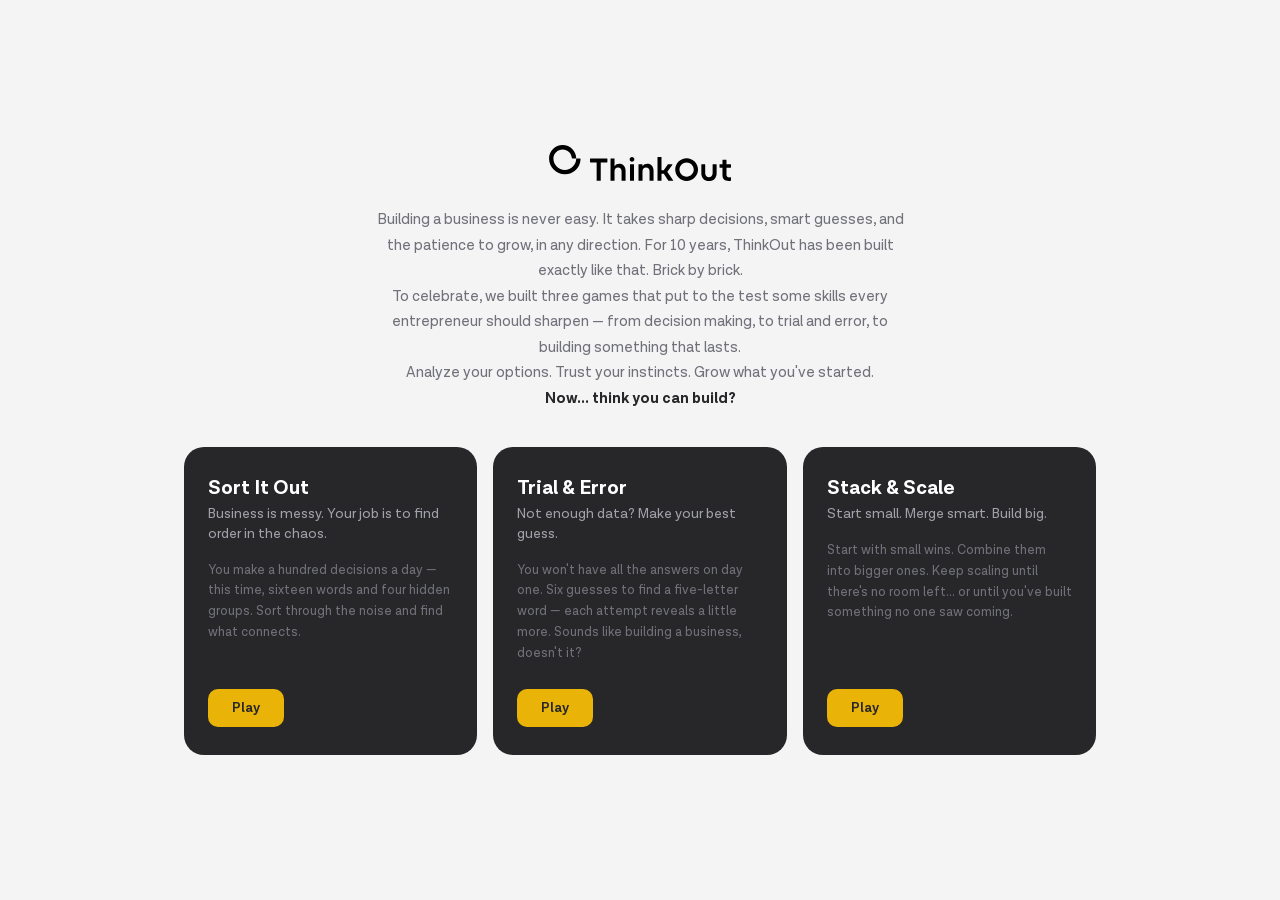
==== index.html @ 3b7b7235 "Add meta tags, Open Graph and Twitter cards to all pages Co-Authored-By: Claude Opus 4.6 <noreply@an" ====
<!doctype html>
<html lang="en">
  <head>
    <meta charset="UTF-8" />
    <meta name="viewport" content="width=device-width, initial-scale=1.0, user-scalable=no" />
    <title>ThinkOut · Brick by brick</title>
    <meta name="description" content="Three games celebrating 10 years of ThinkOut. Sharp decisions, smart guesses, and the patience to grow — brick by brick." />
    <meta name="keywords" content="ThinkOut, games, business, anniversary, brick by brick, word games, puzzle" />
    <meta property="og:title" content="ThinkOut · Brick by brick" />
    <meta property="og:description" content="Three games celebrating 10 years of ThinkOut. Sharp decisions, smart guesses, and the patience to grow — brick by brick." />
    <meta property="og:type" content="website" />
    <meta property="og:url" content="https://thinkout-games.vercel.app/" />
    <meta name="twitter:card" content="summary" />
    <meta name="twitter:title" content="ThinkOut · Brick by brick" />
    <meta name="twitter:description" content="Three games celebrating 10 years of ThinkOut. Sharp decisions, smart guesses, and the patience to grow — brick by brick." />
    <link rel="preload" href="public/fonts/LotaGrotesque-Regular.woff2" as="font" type="font/woff2" crossorigin />
    <link rel="preload" href="public/fonts/LotaGrotesque-SemiBold.woff2" as="font" type="font/woff2" crossorigin />
    <link rel="preload" href="public/fonts/LotaGrotesque-Bold.woff2" as="font" type="font/woff2" crossorigin />
    <link
      rel="apple-touch-icon"
      sizes="180x180"
      href="public/favicon/apple-touch-icon.png"
    />
    <link
      rel="icon"
      type="image/png"
      sizes="32x32"
      href="public/favicon/favicon-light-32x32.png"
      media="(prefers-color-scheme: light)"
    />
    <link
      rel="icon"
      type="image/png"
      sizes="16x16"
      href="public/favicon/favicon-light-16x16.png"
      media="(prefers-color-scheme: light)"
    />
    <link
      rel="icon"
      type="image/png"
      sizes="32x32"
      href="public/favicon/favicon-dark-32x32.png"
      media="(prefers-color-scheme: dark)"
    />
    <link
      rel="icon"
      type="image/png"
      sizes="16x16"
      href="public/favicon/favicon-dark-16x16.png"
      media="(prefers-color-scheme: dark)"
    />
    <link rel="stylesheet" href="shared.css" />
    <style>
      body {
        display: flex;
        justify-content: center;
        align-items: center;
      }
      .home {
        width: 100%;
        max-width: 960px;
        padding: 32px 24px;
        text-align: center;
      }
      .home-logo {
        height: 36px;
        margin-bottom: 20px;
      }
      .home-title {
        font-size: 28px;
        font-weight: 700;
        color: #27272a;
        margin-bottom: 16px;
        line-height: 1.3;
      }
      .home-body {
        font-size: 15px;
        color: #71717a;
        line-height: 1.7;
        max-width: 540px;
        margin: 0 auto 36px;
      }
      .games-grid {
        display: grid;
        grid-template-columns: repeat(3, 1fr);
        gap: 16px;
      }
      .game-card {
        display: flex;
        flex-direction: column;
        background: #27272a;
        border-radius: 20px;
        padding: 28px 24px;
        text-align: left;
        transition: background 200ms ease;
        cursor: pointer;
      }
      .game-card:hover {
        background: #1c1c1e;
      }
      .game-name {
        font-size: 20px;
        font-weight: 700;
        color: #fff;
        margin-bottom: 4px;
      }
      .game-card .game-subtitle {
        font-size: 14px;
        font-weight: 400;
        color: #a1a1aa;
        margin-bottom: 16px;
      }
      .game-desc {
        font-size: 13px;
        font-weight: 400;
        color: #71717a;
        line-height: 1.6;
        margin-bottom: 24px;
        flex: 1;
      }
      .game-play {
        display: inline-block;
        font-family: inherit;
        font-size: 14px;
        font-weight: 600;
        color: #27272a;
        background: #eab308;
        border: none;
        border-radius: 10px;
        padding: 10px 24px;
        transition: background 200ms ease;
        align-self: flex-start;
      }
      .game-card:hover .game-play {
        background: #fde047;
      }
      @media (max-width: 680px) {
        .games-grid {
          grid-template-columns: 1fr;
        }
        .home-title {
          font-size: 24px;
        }
      }
    </style>
  </head>
  <body>
    <div class="home">
      <img src="public/logo.svg" alt="ThinkOut" class="home-logo" />
      <p class="home-body">
        Building a business is never easy. It takes sharp decisions, smart guesses,
        and the patience to grow, in any direction. For 10 years, ThinkOut has been
        built exactly like that. Brick by brick.
        <br />
        To celebrate, we built three games that put to the test some skills every
        entrepreneur should sharpen — from decision making, to trial and error,
        to building something that lasts.
        <br />
        Analyze your options. Trust your instincts. Grow what you've started.
        <br />
        <strong style="color:#27272a;">Now... think you can build?</strong>
      </p>

      <div class="games-grid">
        <a href="/sort-it-out/" class="game-card">
          <div class="game-name">Sort It Out</div>
          <div class="game-subtitle">Business is messy. Your job is to find order in the chaos.</div>
          <div class="game-desc">
            You make a hundred decisions a day — this time, sixteen words and
            four hidden groups. Sort through the noise and find what connects.
          </div>
          <span class="game-play">Play</span>
        </a>

        <a href="/trial-and-error/" class="game-card">
          <div class="game-name">Trial & Error</div>
          <div class="game-subtitle">Not enough data? Make your best guess.</div>
          <div class="game-desc">
            You won't have all the answers on day one. Six guesses to find a
            five-letter word — each attempt reveals a little more. Sounds like
            building a business, doesn't it?
          </div>
          <span class="game-play">Play</span>
        </a>

        <a href="/stack-and-scale/" class="game-card">
          <div class="game-name">Stack & Scale</div>
          <div class="game-subtitle">Start small. Merge smart. Build big.</div>
          <div class="game-desc">
            Start with small wins. Combine them into bigger ones. Keep scaling
            until there's no room left... or until you've built something no one
            saw coming.
          </div>
          <span class="game-play">Play</span>
        </a>
      </div>
    </div>
  </body>
</html>
---- shared.css ----
@font-face {
  font-family: "Lota Grotesque";
  src: url("/public/fonts/LotaGrotesque-Regular.woff2") format("woff2");
  font-weight: 400;
  font-style: normal;
  font-display: swap;
}
@font-face {
  font-family: "Lota Grotesque";
  src: url("/public/fonts/LotaGrotesque-SemiBold.woff2") format("woff2");
  font-weight: 600;
  font-style: normal;
  font-display: swap;
}
@font-face {
  font-family: "Lota Grotesque";
  src: url("/public/fonts/LotaGrotesque-Bold.woff2") format("woff2");
  font-weight: 700;
  font-style: normal;
  font-display: swap;
}

* {
  margin: 0;
  padding: 0;
  box-sizing: border-box;
  -webkit-tap-highlight-color: transparent;
}

html {
  font-size: 16px;
  overscroll-behavior: none;
}

body {
  font-family:
    "Lota Grotesque",
    -apple-system,
    BlinkMacSystemFont,
    "Segoe UI",
    sans-serif;
  background: #f4f4f5;
  color: #27272a;
  min-height: 100dvh;
  display: flex;
  justify-content: center;
  overscroll-behavior: none;
}

a {
  color: inherit;
  text-decoration: none;
}

/* ── Shared layout ───────────────────── */
#app {
  width: 100%;
  max-width: 500px;
  padding: 16px;
}

/* ── Shared header ───────────────────── */
#header {
  display: flex;
  flex-direction: column;
  gap: 16px;
  margin-bottom: 24px;
}
.header-nav {
  display: flex;
  justify-content: space-between;
  align-items: center;
}
.header-back {
  display: flex;
  align-items: center;
  gap: 6px;
  font-size: 14px;
  font-weight: 600;
  color: #71717a;
  text-decoration: none;
  transition: color 200ms ease;
}
.header-back:hover {
  color: #27272a;
}
.header-back svg {
  width: 16px;
  height: 16px;
}
.header-title-row {
  display: flex;
  flex-direction: column;
  gap: 2px;
}
.game-title {
  font-size: 24px;
  font-weight: 700;
  line-height: 1.2;
}
.game-subtitle {
  font-size: 14px;
  color: #71717a;
  line-height: 1.4;
}
.logo-row {
  display: flex;
  align-items: center;
  gap: 12px;
}
.logo {
  height: 20px;
}

/* ── Shared buttons ──────────────────── */
.btn {
  font-family: inherit;
  background: #27272a;
  color: #fff;
  border: none;
  border-radius: 8px;
  padding: 12px 24px;
  font-size: 15px;
  font-weight: 600;
  cursor: pointer;
  white-space: nowrap;
  transition: background 200ms ease;
}
.btn:hover {
  background: #3f3f46;
}
.btn-outline {
  background: transparent;
  color: #27272a;
  border: 2px solid #3f3f46;
}
.btn-outline:hover {
  background: #e4e4e7;
}
.btn:disabled {
  opacity: 0.35;
  cursor: not-allowed;
}

/* ── Shared hint ─────────────────────── */
.hint {
  text-align: center;
  color: #a1a1aa;
  font-size: 14px;
  margin-top: 12px;
}

/* ── Onboarding / Instructions Dialog ── */
.onboarding-backdrop {
  position: fixed;
  inset: 0;
  z-index: 100;
  display: flex;
  align-items: center;
  justify-content: center;
  background: rgba(0, 0, 0, 0.6);
  backdrop-filter: blur(6px);
  opacity: 1;
  transition: opacity 300ms ease;
}
.onboarding-backdrop.hidden { opacity: 0; pointer-events: none; }
.onboarding-dialog {
  background: #27272a;
  border-radius: 16px;
  padding: 32px 28px 24px;
  max-width: 400px;
  width: calc(100% - 32px);
  color: #fff;
  box-shadow: 0 20px 60px rgba(0, 0, 0, 0.4);
}
.onboarding-slides { position: relative; }
.onboarding-slide {
  display: none;
  flex-direction: column;
  align-items: center;
  text-align: center;
  gap: 12px;
  animation: slideFadeIn 300ms ease;
}
.onboarding-slide.active { display: flex; }
@keyframes slideFadeIn {
  from { opacity: 0; transform: translateY(8px); }
  to { opacity: 1; transform: translateY(0); }
}
.onboarding-hero-img { height: 64px; object-fit: contain; margin-bottom: 4px; }
.onboarding-slide h2 { font-size: 20px; font-weight: 700; line-height: 1.3; margin: 0; }
.onboarding-slide p { font-size: 14px; color: #a1a1aa; line-height: 1.6; margin: 0; }
.onboarding-footer { display: flex; align-items: center; justify-content: space-between; margin-top: 24px; }
.onboarding-dots { display: flex; gap: 8px; }
.dot { width: 8px; height: 8px; border-radius: 50%; background: #52525b; transition: background 200ms ease; cursor: pointer; }
.dot.active { background: #fbc73c; }
.btn-instructions {
  font-family: inherit;
  background: transparent;
  color: #27272a;
  border: 2px solid #3f3f46;
  border-radius: 8px;
  padding: 8px 16px;
  font-size: 13px;
  font-weight: 600;
  cursor: pointer;
  white-space: nowrap;
  transition: background 200ms ease;
}
.btn-instructions:hover {
  background: #e4e4e7;
}
.btn-onboarding {
  font-family: inherit;
  background: #3f3f46;
  color: #fff;
  border: none;
  border-radius: 8px;
  padding: 12px 24px;
  font-size: 15px;
  font-weight: 600;
  cursor: pointer;
  white-space: nowrap;
  transition: background 200ms ease;
}
.btn-onboarding:hover {
  background: #52525b;
}
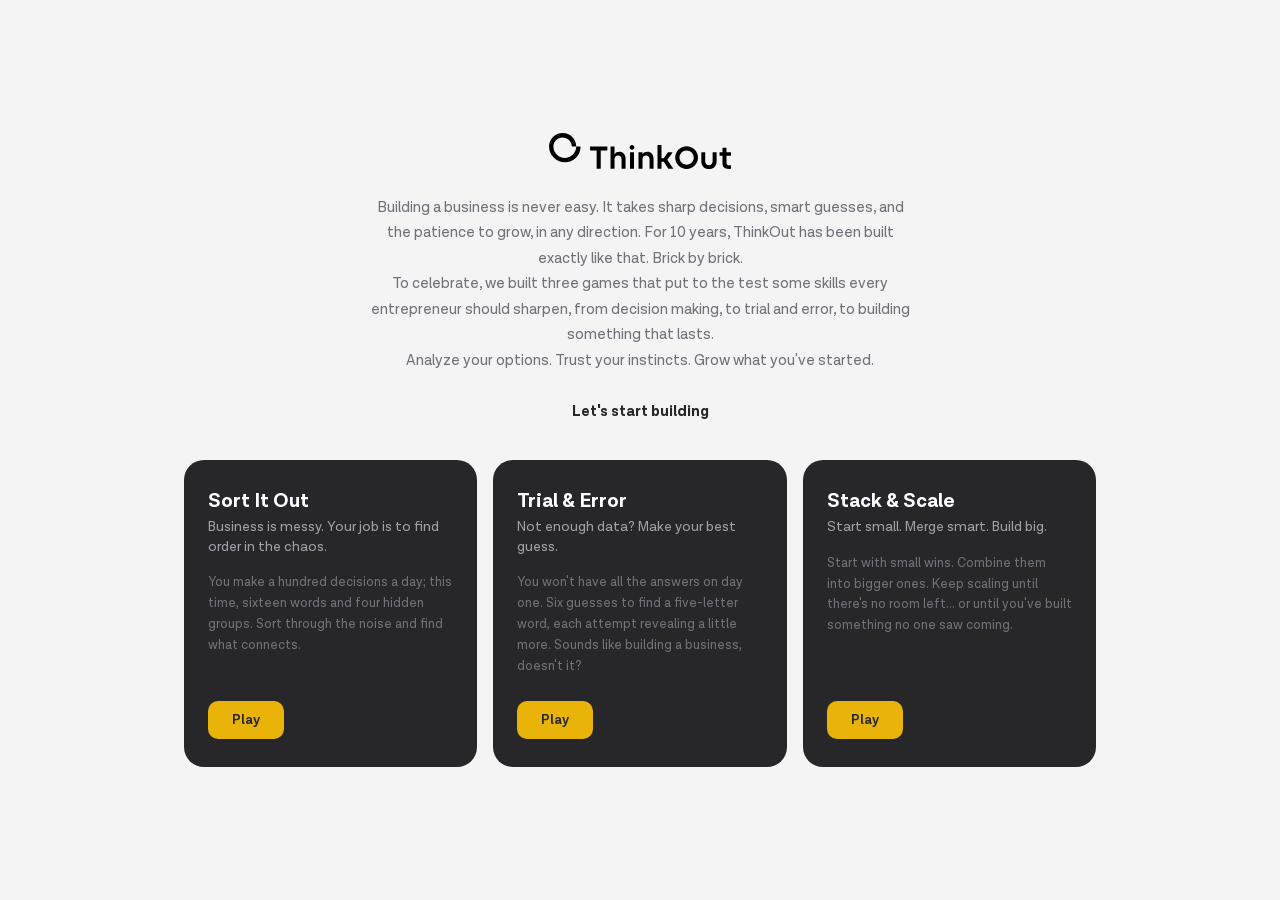
==== commit 9017aea6: "Update homepage copy and format files" ====
--- a/index.html
+++ b/index.html
@@ -2,20 +2,53 @@
 <html lang="en">
   <head>
     <meta charset="UTF-8" />
-    <meta name="viewport" content="width=device-width, initial-scale=1.0, user-scalable=no" />
+    <meta
+      name="viewport"
+      content="width=device-width, initial-scale=1.0, maximum-scale=1.0, user-scalable=no"
+    />
     <title>ThinkOut · Brick by brick</title>
-    <meta name="description" content="Three games celebrating 10 years of ThinkOut. Sharp decisions, smart guesses, and the patience to grow — brick by brick." />
-    <meta name="keywords" content="ThinkOut, games, business, anniversary, brick by brick, word games, puzzle" />
+    <meta
+      name="description"
+      content="Three games celebrating 10 years of ThinkOut. Sharp decisions, smart guesses, and the patience to grow — brick by brick."
+    />
+    <meta
+      name="keywords"
+      content="ThinkOut, games, business, anniversary, brick by brick, word games, puzzle"
+    />
     <meta property="og:title" content="ThinkOut · Brick by brick" />
-    <meta property="og:description" content="Three games celebrating 10 years of ThinkOut. Sharp decisions, smart guesses, and the patience to grow — brick by brick." />
+    <meta
+      property="og:description"
+      content="Three games celebrating 10 years of ThinkOut. Sharp decisions, smart guesses, and the patience to grow — brick by brick."
+    />
     <meta property="og:type" content="website" />
     <meta property="og:url" content="https://thinkout-games.vercel.app/" />
     <meta name="twitter:card" content="summary" />
     <meta name="twitter:title" content="ThinkOut · Brick by brick" />
-    <meta name="twitter:description" content="Three games celebrating 10 years of ThinkOut. Sharp decisions, smart guesses, and the patience to grow — brick by brick." />
-    <link rel="preload" href="public/fonts/LotaGrotesque-Regular.woff2" as="font" type="font/woff2" crossorigin />
-    <link rel="preload" href="public/fonts/LotaGrotesque-SemiBold.woff2" as="font" type="font/woff2" crossorigin />
-    <link rel="preload" href="public/fonts/LotaGrotesque-Bold.woff2" as="font" type="font/woff2" crossorigin />
+    <meta
+      name="twitter:description"
+      content="Three games celebrating 10 years of ThinkOut. Sharp decisions, smart guesses, and the patience to grow — brick by brick."
+    />
+    <link
+      rel="preload"
+      href="public/fonts/LotaGrotesque-Regular.woff2"
+      as="font"
+      type="font/woff2"
+      crossorigin
+    />
+    <link
+      rel="preload"
+      href="public/fonts/LotaGrotesque-SemiBold.woff2"
+      as="font"
+      type="font/woff2"
+      crossorigin
+    />
+    <link
+      rel="preload"
+      href="public/fonts/LotaGrotesque-Bold.woff2"
+      as="font"
+      type="font/woff2"
+      crossorigin
+    />
     <link
       rel="apple-touch-icon"
       sizes="180x180"
@@ -94,9 +127,6 @@
         text-align: left;
         transition: background 200ms ease;
         cursor: pointer;
-      }
-      .game-card:hover {
-        background: #1c1c1e;
       }
       .game-name {
         font-size: 20px;
@@ -131,8 +161,13 @@
         transition: background 200ms ease;
         align-self: flex-start;
       }
-      .game-card:hover .game-play {
-        background: #fde047;
+      @media (hover: hover) {
+        .game-card:hover {
+          background: #1c1c1e;
+        }
+        .game-card:hover .game-play {
+          background: #fde047;
+        }
       }
       @media (max-width: 680px) {
         .games-grid {
@@ -148,25 +183,27 @@
     <div class="home">
       <img src="public/logo.svg" alt="ThinkOut" class="home-logo" />
       <p class="home-body">
-        Building a business is never easy. It takes sharp decisions, smart guesses,
-        and the patience to grow, in any direction. For 10 years, ThinkOut has been
-        built exactly like that. Brick by brick.
+        Building a business is never easy. It takes sharp decisions, smart
+        guesses, and the patience to grow, in any direction. For 10 years,
+        ThinkOut has been built exactly like that. Brick by brick.
         <br />
-        To celebrate, we built three games that put to the test some skills every
-        entrepreneur should sharpen — from decision making, to trial and error,
-        to building something that lasts.
+        To celebrate, we built three games that put to the test some skills
+        every entrepreneur should sharpen, from decision making, to trial and
+        error, to building something that lasts.
         <br />
         Analyze your options. Trust your instincts. Grow what you've started.
-        <br />
-        <strong style="color:#27272a;">Now... think you can build?</strong>
+        <br /><br />
+        <strong style="color: #27272a">Let's start building</strong>
       </p>
 
       <div class="games-grid">
         <a href="/sort-it-out/" class="game-card">
           <div class="game-name">Sort It Out</div>
-          <div class="game-subtitle">Business is messy. Your job is to find order in the chaos.</div>
+          <div class="game-subtitle">
+            Business is messy. Your job is to find order in the chaos.
+          </div>
           <div class="game-desc">
-            You make a hundred decisions a day — this time, sixteen words and
+            You make a hundred decisions a day; this time, sixteen words and
             four hidden groups. Sort through the noise and find what connects.
           </div>
           <span class="game-play">Play</span>
@@ -174,10 +211,12 @@
 
         <a href="/trial-and-error/" class="game-card">
           <div class="game-name">Trial & Error</div>
-          <div class="game-subtitle">Not enough data? Make your best guess.</div>
+          <div class="game-subtitle">
+            Not enough data? Make your best guess.
+          </div>
           <div class="game-desc">
             You won't have all the answers on day one. Six guesses to find a
-            five-letter word — each attempt reveals a little more. Sounds like
+            five-letter word, each attempt revealing a little more. Sounds like
             building a business, doesn't it?
           </div>
           <span class="game-play">Play</span>
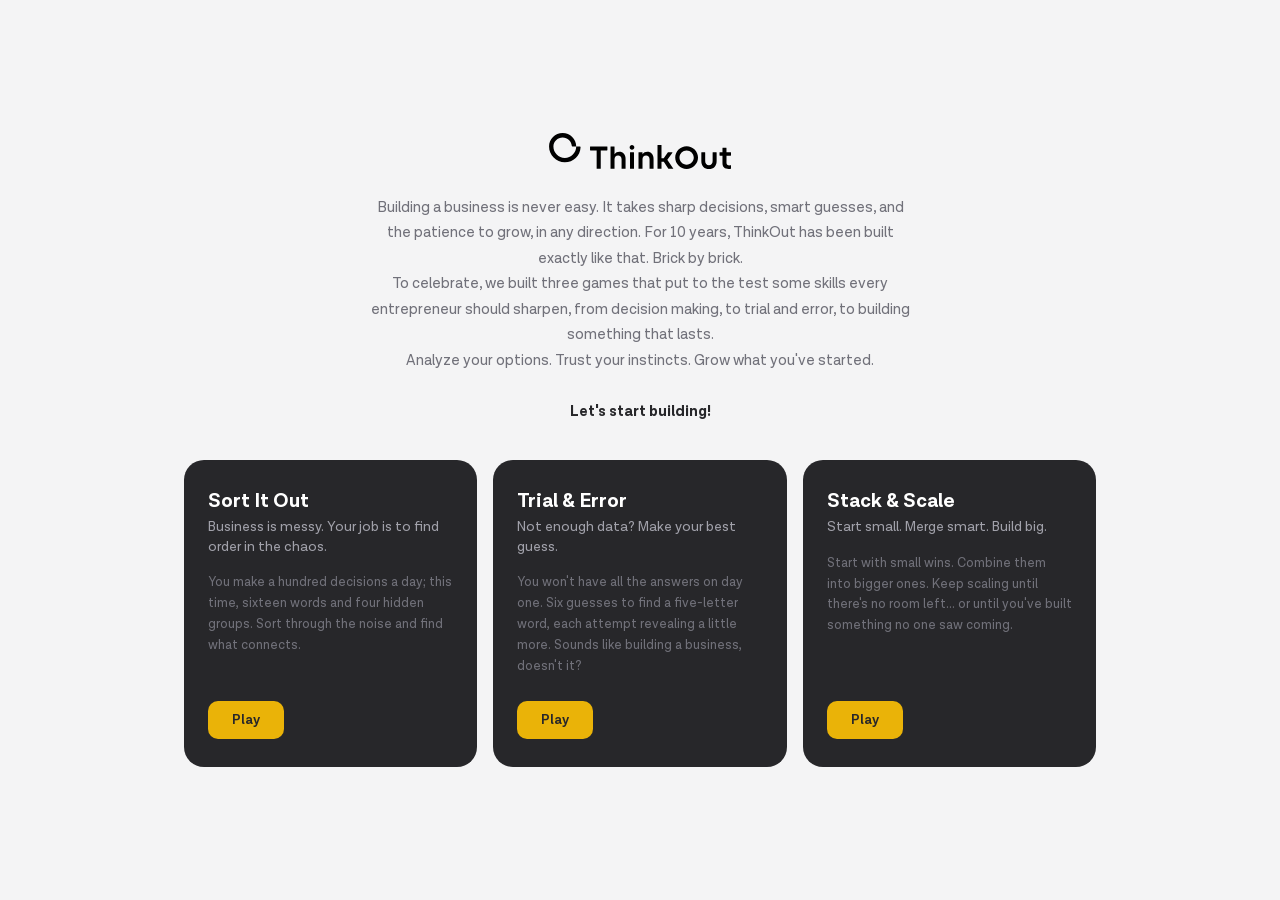
==== commit efc8a591: "Add exclamation to CTA text" ====
--- a/index.html
+++ b/index.html
@@ -9,7 +9,7 @@
     <title>ThinkOut · Brick by brick</title>
     <meta
       name="description"
-      content="Three games celebrating 10 years of ThinkOut. Sharp decisions, smart guesses, and the patience to grow — brick by brick."
+      content="Three games celebrating 10 years of ThinkOut. Sharp decisions, smart guesses, and the patience to grow. Brick by brick."
     />
     <meta
       name="keywords"
@@ -18,11 +18,19 @@
     <meta property="og:title" content="ThinkOut · Brick by brick" />
     <meta
       property="og:description"
-      content="Three games celebrating 10 years of ThinkOut. Sharp decisions, smart guesses, and the patience to grow — brick by brick."
+      content="Three games celebrating 10 years of ThinkOut. Sharp decisions, smart guesses, and the patience to grow. Brick by brick."
     />
     <meta property="og:type" content="website" />
     <meta property="og:url" content="https://thinkout-games.vercel.app/" />
-    <meta name="twitter:card" content="summary" />
+    <meta
+      property="og:image"
+      content="https://thinkout-games.vercel.app/public/thinkout_games_share.png"
+    />
+    <meta name="twitter:card" content="summary_large_image" />
+    <meta
+      name="twitter:image"
+      content="https://thinkout-games.vercel.app/public/thinkout_games_share.png"
+    />
     <meta name="twitter:title" content="ThinkOut · Brick by brick" />
     <meta
       name="twitter:description"
@@ -193,7 +201,7 @@
         <br />
         Analyze your options. Trust your instincts. Grow what you've started.
         <br /><br />
-        <strong style="color: #27272a">Let's start building</strong>
+        <strong style="color: #27272a">Let's start building!</strong>
       </p>
 
       <div class="games-grid">
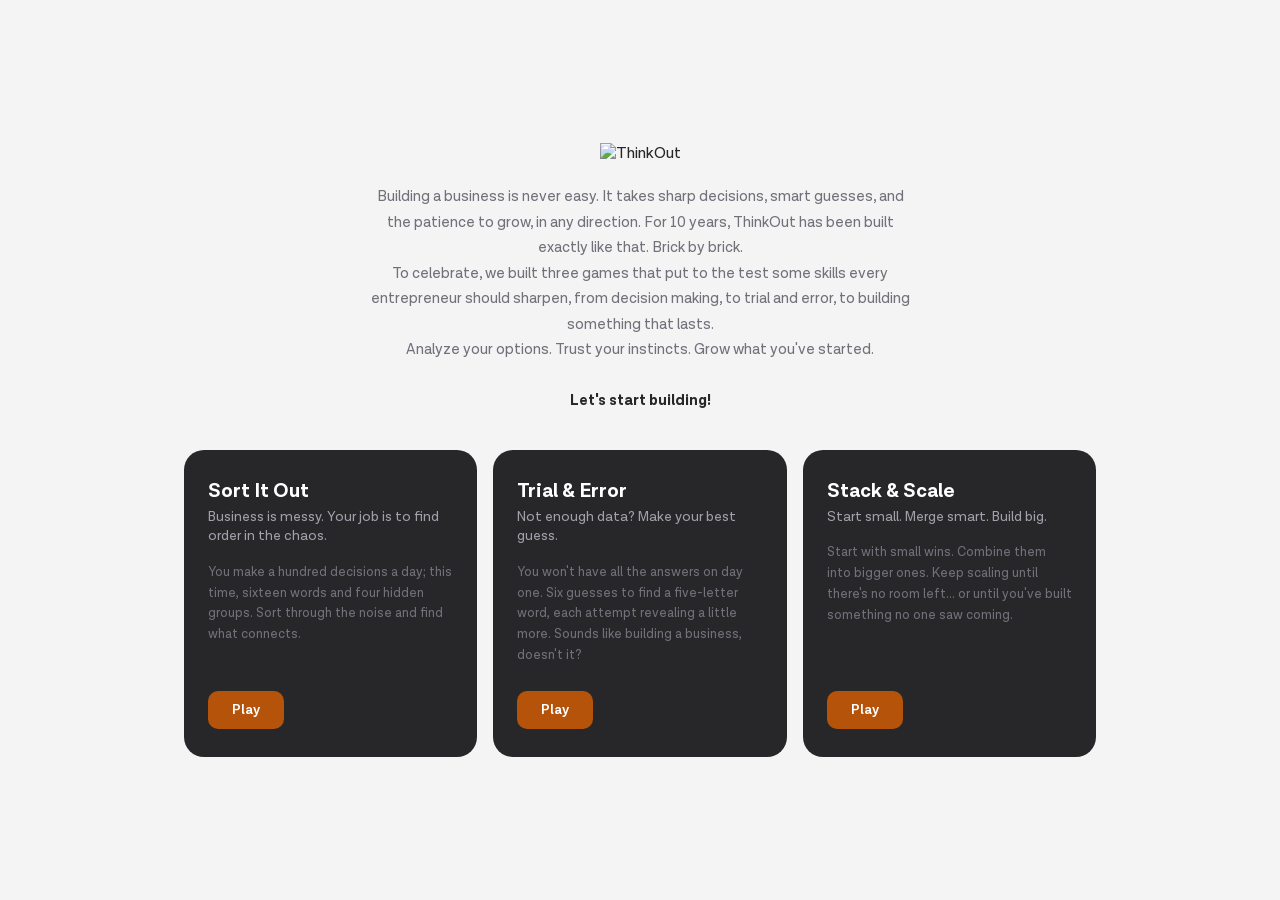
==== commit e1d5ce9c: "Replace logo with thinkout-10.svg and update button color" ====
--- a/index.html
+++ b/index.html
@@ -162,7 +162,8 @@
         font-size: 14px;
         font-weight: 600;
         color: #27272a;
-        background: #eab308;
+        background: #B45309;
+        color: #fff;
         border: none;
         border-radius: 10px;
         padding: 10px 24px;
@@ -174,7 +175,7 @@
           background: #1c1c1e;
         }
         .game-card:hover .game-play {
-          background: #fde047;
+          background: #92400e;
         }
       }
       @media (max-width: 680px) {
@@ -189,7 +190,7 @@
   </head>
   <body>
     <div class="home">
-      <img src="public/logo.svg" alt="ThinkOut" class="home-logo" />
+      <img src="public/thinkout-10.svg" alt="ThinkOut" class="home-logo" />
       <p class="home-body">
         Building a business is never easy. It takes sharp decisions, smart
         guesses, and the patience to grow, in any direction. For 10 years,
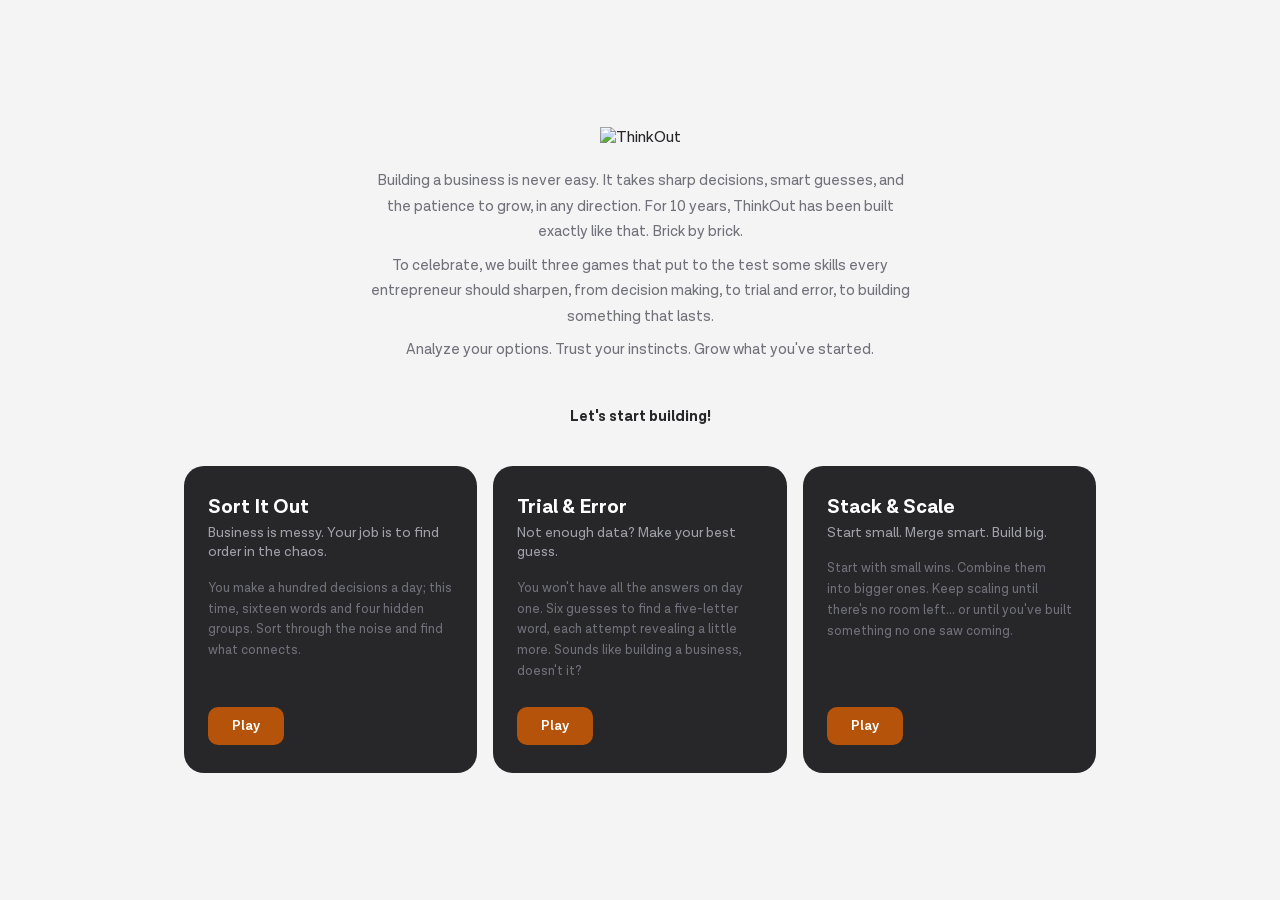
==== commit c2f6926f: "Add paragraph spacing to homepage body" ====
--- a/index.html
+++ b/index.html
@@ -117,6 +117,9 @@
       .home-body {
         font-size: 15px;
         color: #71717a;
+        display: flex;
+        flex-direction: column;
+        gap: 8px;
         line-height: 1.7;
         max-width: 540px;
         margin: 0 auto 36px;
@@ -191,19 +194,23 @@
   <body>
     <div class="home">
       <img src="public/thinkout-10.svg" alt="ThinkOut" class="home-logo" />
-      <p class="home-body">
-        Building a business is never easy. It takes sharp decisions, smart
-        guesses, and the patience to grow, in any direction. For 10 years,
-        ThinkOut has been built exactly like that. Brick by brick.
+      <div class="home-body">
+        <p>
+          Building a business is never easy. It takes sharp decisions, smart
+          guesses, and the patience to grow, in any direction. For 10 years,
+          ThinkOut has been built exactly like that. Brick by brick.
+        </p>
+        <p>
+          To celebrate, we built three games that put to the test some skills
+          every entrepreneur should sharpen, from decision making, to trial and
+          error, to building something that lasts.
+        </p>
+        <p>
+          Analyze your options. Trust your instincts. Grow what you've started.
+        </p>
         <br />
-        To celebrate, we built three games that put to the test some skills
-        every entrepreneur should sharpen, from decision making, to trial and
-        error, to building something that lasts.
-        <br />
-        Analyze your options. Trust your instincts. Grow what you've started.
-        <br /><br />
-        <strong style="color: #27272a">Let's start building!</strong>
-      </p>
+        <p><strong style="color: #27272a">Let's start building!</strong></p>
+      </div>
 
       <div class="games-grid">
         <a href="/sort-it-out/" class="game-card">
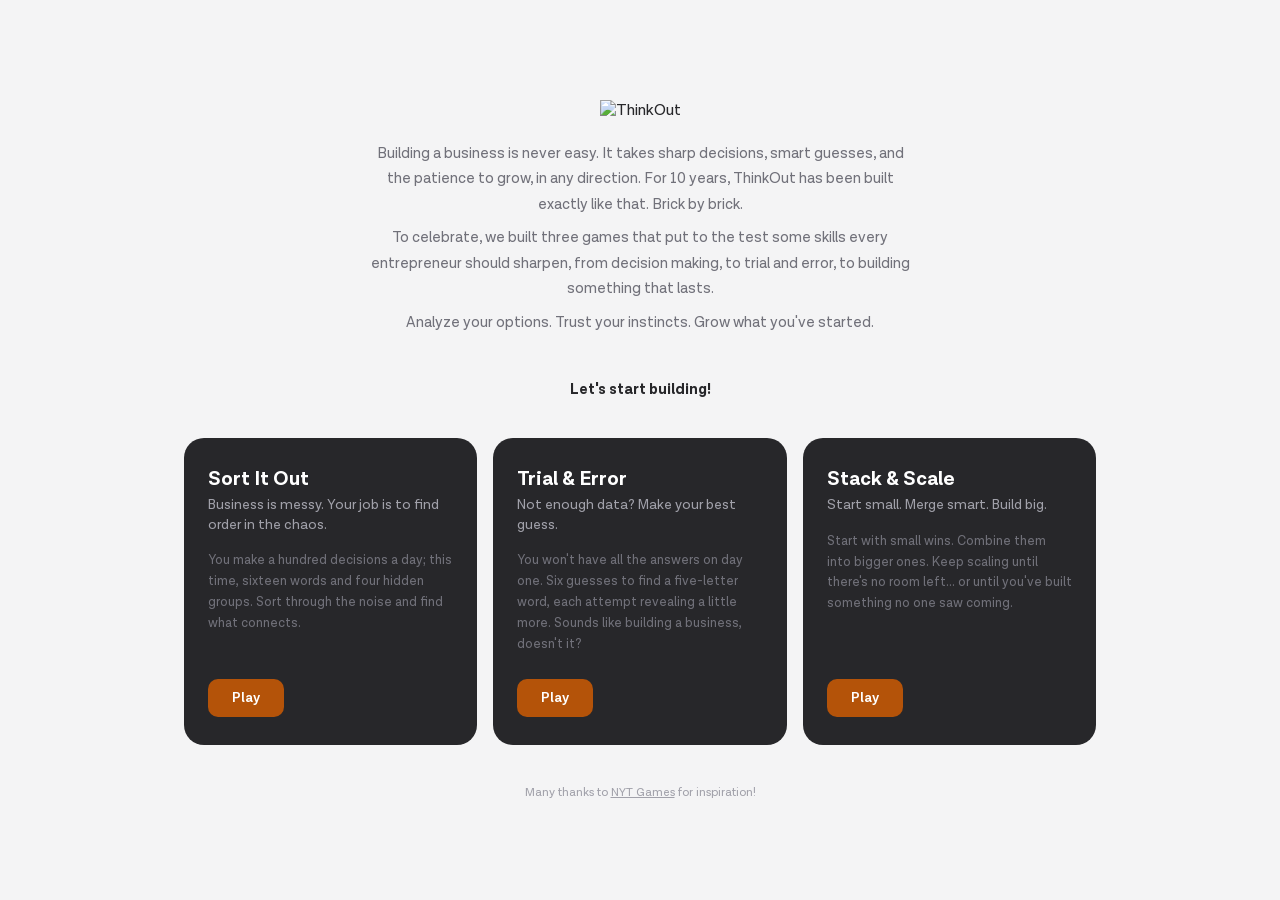
==== commit 035d90ce: "Add NYT Games credit to homepage footer" ====
--- a/index.html
+++ b/index.html
@@ -249,6 +249,10 @@
           <span class="game-play">Play</span>
         </a>
       </div>
+
+      <footer style="margin-top: 40px; font-size: 12px; color: #a1a1aa;">
+        Many thanks to <a href="https://www.nytco.com/games/" target="_blank" rel="noopener" style="color: #a1a1aa; text-decoration: underline;">NYT Games</a> for inspiration!
+      </footer>
     </div>
   </body>
 </html>
